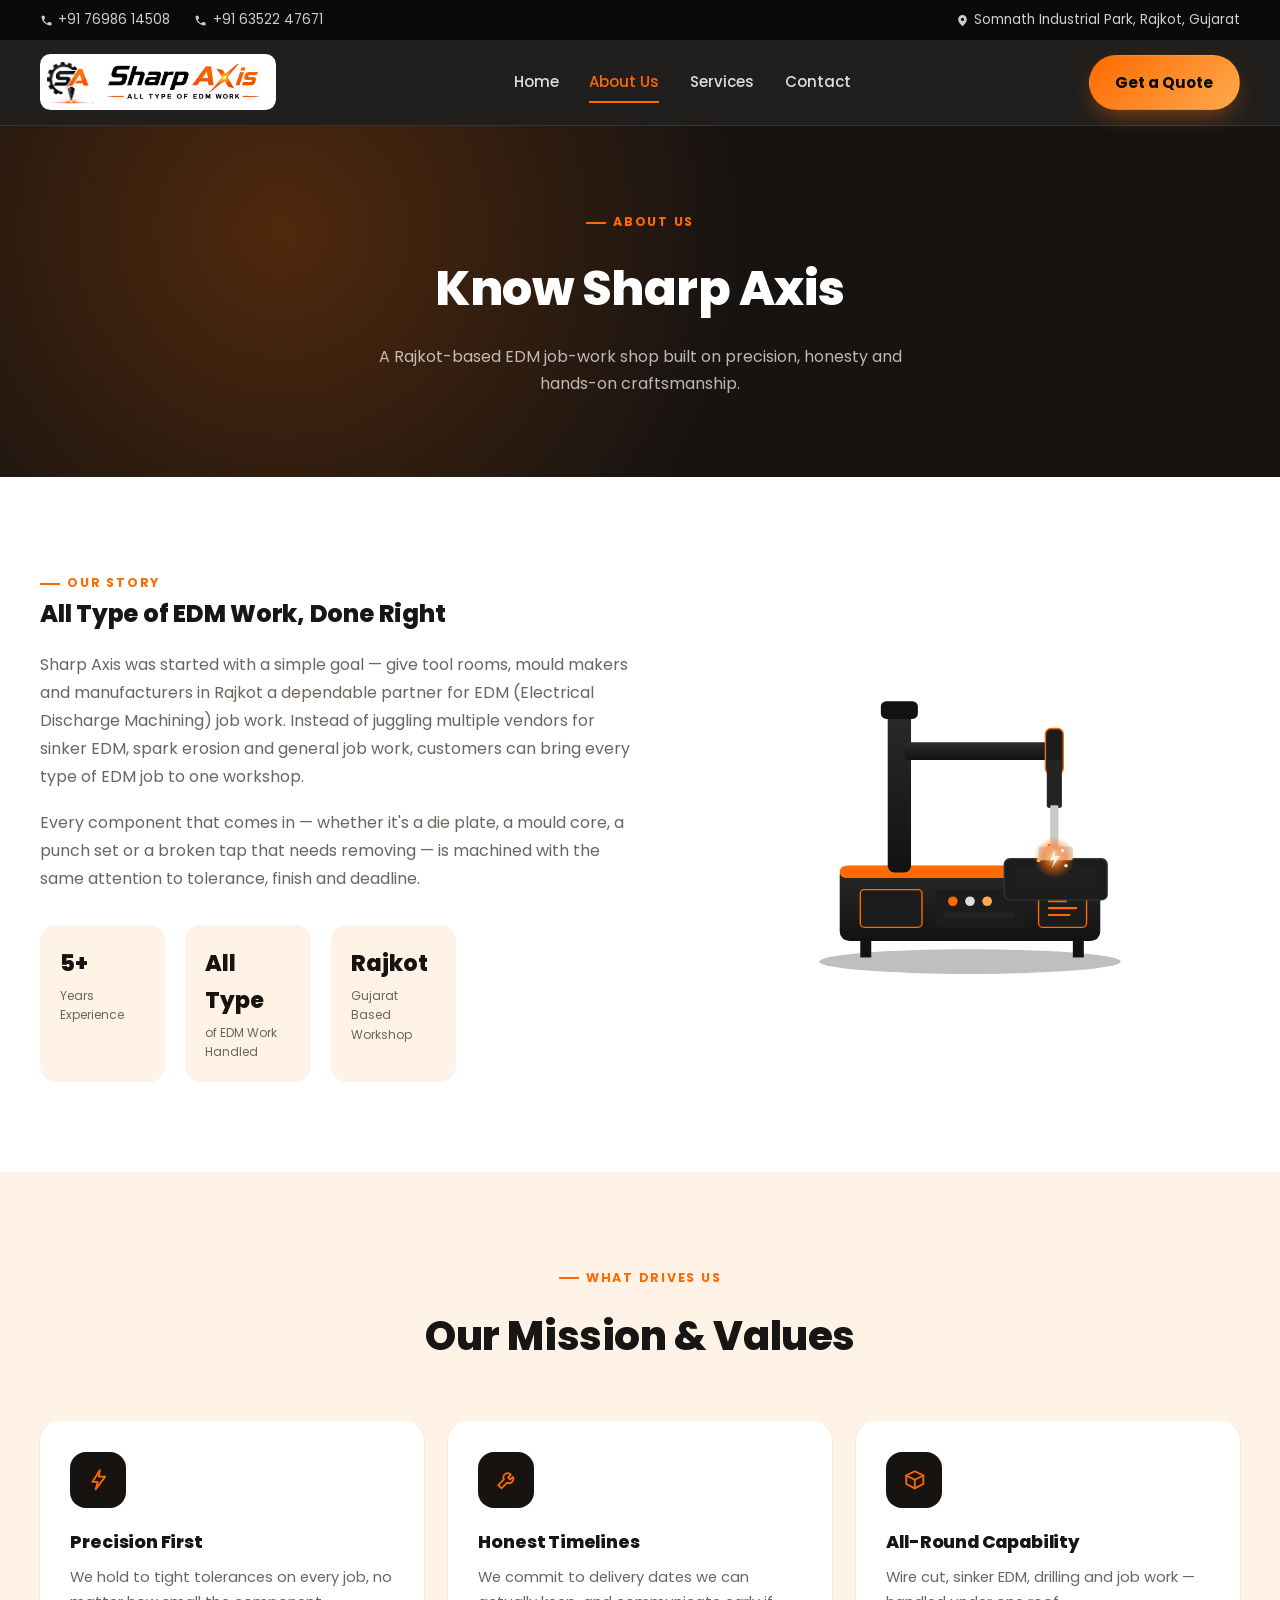
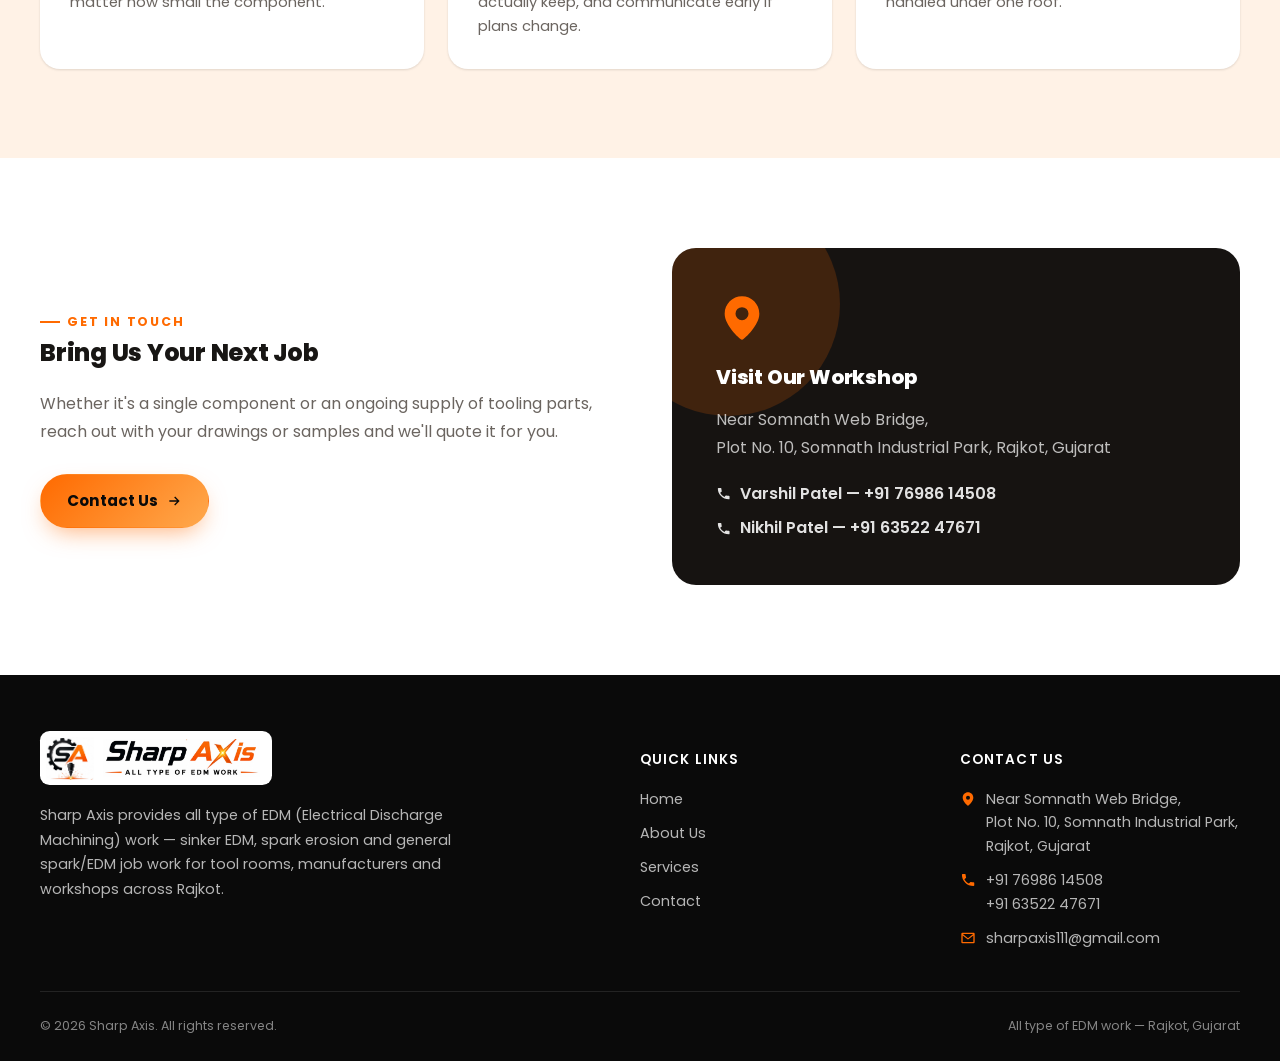
==== about.html @ 2260c655 "Rebrand site from VN Spark to Sharp Axis Update all pages, logo assets, and color palette (orange/bl" ====
<!DOCTYPE html>
<html lang="en">
<head>
<meta charset="utf-8">
<meta name="viewport" content="width=device-width, initial-scale=1">
<title>About Us | Sharp Axis</title>
<meta name="description" content="Sharp Axis, Rajkot — a dependable partner for all type of EDM job work: wire cut, sinker EDM, spark erosion and precision die & mould job work.">
<link rel="icon" type="image/png" href="images/logo-mark.png">
<link rel="preconnect" href="https://fonts.bunny.net">
<link href="https://fonts.bunny.net/css?family=poppins:400,500,600,700,800" rel="stylesheet">
<link rel="stylesheet" href="css/style.css">
</head>
<body>

<div class="topbar">
  <div class="container-page topbar-row">
    <div class="topbar-contacts">
      <a href="tel:+917698614508">
        <svg width="13" height="13" viewBox="0 0 24 24" fill="currentColor"><path d="M6.6 10.8c1.4 2.8 3.8 5.1 6.6 6.6l2.2-2.2c.3-.3.7-.4 1.1-.3 1.2.4 2.5.6 3.8.6.6 0 1.1.5 1.1 1.1V20c0 .6-.5 1.1-1.1 1.1C10.6 21.1 2.9 13.4 2.9 4.1 2.9 3.5 3.4 3 4 3h3.4c.6 0 1.1.5 1.1 1.1 0 1.3.2 2.6.6 3.8.1.4 0 .8-.3 1.1L6.6 10.8z"/></svg>
        +91 76986 14508
      </a>
      <a href="tel:+916352247671">
        <svg width="13" height="13" viewBox="0 0 24 24" fill="currentColor"><path d="M6.6 10.8c1.4 2.8 3.8 5.1 6.6 6.6l2.2-2.2c.3-.3.7-.4 1.1-.3 1.2.4 2.5.6 3.8.6.6 0 1.1.5 1.1 1.1V20c0 .6-.5 1.1-1.1 1.1C10.6 21.1 2.9 13.4 2.9 4.1 2.9 3.5 3.4 3 4 3h3.4c.6 0 1.1.5 1.1 1.1 0 1.3.2 2.6.6 3.8.1.4 0 .8-.3 1.1L6.6 10.8z"/></svg>
        +91 63522 47671
      </a>
    </div>
    <a class="topbar-location" href="https://maps.app.goo.gl/mJrCz8PeDDXnvyiy7" target="_blank" rel="noopener">
      <svg width="13" height="13" viewBox="0 0 24 24" fill="currentColor"><path d="M12 2C7.6 2 4 5.6 4 10c0 5.4 7 11.5 7.3 11.7.2.2.5.3.7.3s.5-.1.7-.3C13 21.5 20 15.4 20 10c0-4.4-3.6-8-8-8zm0 11a3 3 0 110-6 3 3 0 010 6z"/></svg>
      Somnath Industrial Park, Rajkot, Gujarat
    </a>
  </div>
</div>

<header class="site-header">
  <div class="container-page header-row">
    <a class="brand" href="index.html">
      <img src="images/logo-mark.png" alt="Sharp Axis" class="brand-icon">
      <img src="images/logo-wordmark.png" alt="Sharp Axis — All Type of EDM Work" class="brand-wordmark">
    </a>

    <nav class="nav-links" id="navLinks">
      <a href="index.html">Home</a>
      <a href="about.html" class="active">About Us</a>
      <a href="services.html">Services</a>
      <a href="contact.html">Contact</a>
      <a class="btn-brand mobile-cta" href="contact.html">Get a Quote</a>
    </nav>

    <div class="header-actions">
      <a class="btn-brand" href="contact.html">Get a Quote</a>
      <button class="menu-toggle" id="menuToggle" aria-label="Toggle menu" aria-expanded="false" aria-controls="navLinks">
        <svg width="24" height="24" viewBox="0 0 24 24" fill="none" stroke="currentColor" stroke-width="2" stroke-linecap="round"><path d="M4 7h16M4 12h16M4 17h16"/></svg>
      </button>
    </div>
  </div>
</header>

<main>

  <!-- ============ PAGE HEADER ============ -->
  <section class="page-header">
    <div class="container-page">
      <span class="section-eyebrow center">About Us</span>
      <h1>Know Sharp Axis</h1>
      <p>A Rajkot-based EDM job-work shop built on precision, honesty and hands-on craftsmanship.</p>
    </div>
  </section>

  <!-- ============ STORY ============ -->
  <section class="section">
    <div class="container-page about-top-grid">
      <div class="about-copy">
        <span class="section-eyebrow">Our Story</span>
        <h2>All Type of EDM Work, Done Right</h2>
        <p>Sharp Axis was started with a simple goal &mdash; give tool rooms, mould makers and manufacturers in Rajkot a dependable partner for EDM (Electrical Discharge Machining) job work. Instead of juggling multiple vendors for sinker EDM, spark erosion and general job work, customers can bring every type of EDM job to one workshop.</p>
        <p>Every component that comes in &mdash; whether it's a die plate, a mould core, a punch set or a broken tap that needs removing &mdash; is machined with the same attention to tolerance, finish and deadline.</p>

        <div class="about-stats" style="grid-template-columns:repeat(3,1fr);">
          <div class="stat-card"><div class="n">5+</div><div class="l">Years Experience</div></div>
          <div class="stat-card"><div class="n">All Type</div><div class="l">of EDM Work Handled</div></div>
          <div class="stat-card"><div class="n">Rajkot</div><div class="l">Gujarat Based Workshop</div></div>
        </div>
      </div>

      <div class="about-art">
        <img src="images/hero-edm-machine.svg" alt="EDM machine at Sharp Axis workshop">
      </div>
    </div>
  </section>

  <!-- ============ MISSION / VALUES ============ -->
  <section class="section section-mist">
    <div class="container-page">
      <div class="section-head-center">
        <span class="section-eyebrow center">What Drives Us</span>
        <h2>Our Mission &amp; Values</h2>
      </div>

      <div class="grid-cards values-grid">
        <div class="value-card">
          <div class="icon-box" style="background:var(--brand-dark); color:var(--brand);"><svg viewBox="0 0 24 24" fill="none" stroke="currentColor" stroke-width="1.7" stroke-linecap="round" stroke-linejoin="round"><path d="M13 3L6 14h5l-2 7 9-12h-6l1-6z"/></svg></div>
          <h3>Precision First</h3>
          <p>We hold to tight tolerances on every job, no matter how small the component.</p>
        </div>
        <div class="value-card">
          <div class="icon-box" style="background:var(--brand-dark); color:var(--brand);"><svg viewBox="0 0 24 24" fill="none" stroke="currentColor" stroke-width="1.7" stroke-linecap="round" stroke-linejoin="round"><path d="M14.7 6.3a4 4 0 00-5.4 5.4L4 17l3 3 5.3-5.3a4 4 0 005.4-5.4l-2.5 2.5-2-2 2.5-2.5z"/></svg></div>
          <h3>Honest Timelines</h3>
          <p>We commit to delivery dates we can actually keep, and communicate early if plans change.</p>
        </div>
        <div class="value-card">
          <div class="icon-box" style="background:var(--brand-dark); color:var(--brand);"><svg viewBox="0 0 24 24" fill="none" stroke="currentColor" stroke-width="1.7" stroke-linecap="round" stroke-linejoin="round"><path d="M4 8l8-4 8 4-8 4-8-4z"/><path d="M4 8v8l8 4 8-4V8"/><path d="M12 12v8"/></svg></div>
          <h3>All-Round Capability</h3>
          <p>Wire cut, sinker EDM, drilling and job work &mdash; handled under one roof.</p>
        </div>
      </div>
    </div>
  </section>

  <!-- ============ WORKSHOP / LOCATION ============ -->
  <section class="section">
    <div class="container-page workshop-grid">
      <div class="workshop-card" style="order:2;">
        <svg class="icon-circle" viewBox="0 0 24 24" fill="currentColor"><path d="M12 2C7.6 2 4 5.6 4 10c0 5.4 7 11.5 7.3 11.7.2.2.5.3.7.3s.5-.1.7-.3C13 21.5 20 15.4 20 10c0-4.4-3.6-8-8-8zm0 11a3 3 0 110-6 3 3 0 010 6z"/></svg>
        <h3>Visit Our Workshop</h3>
        <p><a href="https://maps.app.goo.gl/mJrCz8PeDDXnvyiy7" target="_blank" rel="noopener" style="color:inherit; text-decoration:none;">Near Somnath Web Bridge,<br>Plot No. 10, Somnath Industrial Park, Rajkot, Gujarat</a></p>
        <div class="phones">
          <a href="tel:+917698614508">
            <svg viewBox="0 0 24 24" fill="currentColor"><path d="M6.6 10.8c1.4 2.8 3.8 5.1 6.6 6.6l2.2-2.2c.3-.3.7-.4 1.1-.3 1.2.4 2.5.6 3.8.6.6 0 1.1.5 1.1 1.1V20c0 .6-.5 1.1-1.1 1.1C10.6 21.1 2.9 13.4 2.9 4.1 2.9 3.5 3.4 3 4 3h3.4c.6 0 1.1.5 1.1 1.1 0 1.3.2 2.6.6 3.8.1.4 0 .8-.3 1.1L6.6 10.8z"/></svg>
            Varshil Patel &mdash; +91 76986 14508
          </a>
          <a href="tel:+916352247671">
            <svg viewBox="0 0 24 24" fill="currentColor"><path d="M6.6 10.8c1.4 2.8 3.8 5.1 6.6 6.6l2.2-2.2c.3-.3.7-.4 1.1-.3 1.2.4 2.5.6 3.8.6.6 0 1.1.5 1.1 1.1V20c0 .6-.5 1.1-1.1 1.1C10.6 21.1 2.9 13.4 2.9 4.1 2.9 3.5 3.4 3 4 3h3.4c.6 0 1.1.5 1.1 1.1 0 1.3.2 2.6.6 3.8.1.4 0 .8-.3 1.1L6.6 10.8z"/></svg>
            Nikhil Patel &mdash; +91 63522 47671
          </a>
        </div>
      </div>

      <div style="order:1;">
        <span class="section-eyebrow">Get In Touch</span>
        <h2>Bring Us Your Next Job</h2>
        <p style="margin-top:1.1rem; color:var(--muted); line-height:1.75;">Whether it's a single component or an ongoing supply of tooling parts, reach out with your drawings or samples and we'll quote it for you.</p>
        <a href="contact.html" class="btn-brand" style="margin-top:1.75rem;">
          Contact Us
          <svg width="16" height="16" viewBox="0 0 24 24" fill="none" stroke="currentColor" stroke-width="2"><path d="M5 12h14M13 6l6 6-6 6"/></svg>
        </a>
      </div>
    </div>
  </section>

</main>

<footer>
  <div class="container-page">
    <div class="footer-grid">
      <div>
        <a class="footer-brand" href="index.html">
          <img src="images/logo-mark.png" alt="Sharp Axis" class="brand-icon">
          <img src="images/logo-wordmark.png" alt="Sharp Axis — All Type of EDM Work" class="brand-wordmark">
        </a>
        <p style="font-size:0.9rem; line-height:1.7; max-width:26rem;">Sharp Axis provides all type of EDM (Electrical Discharge Machining) work &mdash; sinker EDM, spark erosion and general spark/EDM job work for tool rooms, manufacturers and workshops across Rajkot.</p>
      </div>
      <div class="footer-col">
        <h4>Quick Links</h4>
        <ul>
          <li><a href="index.html">Home</a></li>
          <li><a href="about.html">About Us</a></li>
          <li><a href="services.html">Services</a></li>
          <li><a href="contact.html">Contact</a></li>
        </ul>
      </div>
      <div class="footer-col">
        <h4>Contact Us</h4>
        <ul>
          <li class="addr-item">
            <svg viewBox="0 0 24 24" fill="currentColor"><path d="M12 2C7.6 2 4 5.6 4 10c0 5.4 7 11.5 7.3 11.7.2.2.5.3.7.3s.5-.1.7-.3C13 21.5 20 15.4 20 10c0-4.4-3.6-8-8-8zm0 11a3 3 0 110-6 3 3 0 010 6z"/></svg>
            <a href="https://maps.app.goo.gl/mJrCz8PeDDXnvyiy7" target="_blank" rel="noopener">Near Somnath Web Bridge,<br>Plot No. 10, Somnath Industrial Park,<br>Rajkot, Gujarat</a>
          </li>
          <li class="addr-item">
            <svg viewBox="0 0 24 24" fill="currentColor"><path d="M6.6 10.8c1.4 2.8 3.8 5.1 6.6 6.6l2.2-2.2c.3-.3.7-.4 1.1-.3 1.2.4 2.5.6 3.8.6.6 0 1.1.5 1.1 1.1V20c0 .6-.5 1.1-1.1 1.1C10.6 21.1 2.9 13.4 2.9 4.1 2.9 3.5 3.4 3 4 3h3.4c.6 0 1.1.5 1.1 1.1 0 1.3.2 2.6.6 3.8.1.4 0 .8-.3 1.1L6.6 10.8z"/></svg>
            <span>
              <a href="tel:+917698614508">+91 76986 14508</a>
              <a href="tel:+916352247671">+91 63522 47671</a>
            </span>
          </li>
          <li class="addr-item">
            <svg viewBox="0 0 24 24" fill="currentColor"><path d="M2 5.5A1.5 1.5 0 013.5 4h17A1.5 1.5 0 0122 5.5v13a1.5 1.5 0 01-1.5 1.5h-17A1.5 1.5 0 012 18.5v-13zm2.2.5 7.8 6.2L19.8 6H4.2zM20 8.1l-7.4 5.9a1 1 0 01-1.2 0L4 8.1V18h16V8.1z"/></svg>
            <a href="mailto:sharpaxis111@gmail.com">sharpaxis111@gmail.com</a>
          </li>
        </ul>
      </div>
    </div>
    <div class="footer-bottom">
      <p>&copy; <span id="year"></span> Sharp Axis. All rights reserved.</p>
      <p>All type of EDM work &mdash; Rajkot, Gujarat</p>
    </div>
  </div>
</footer>

<script>
  document.getElementById('year').textContent = new Date().getFullYear();
  var toggle = document.getElementById('menuToggle');
  var nav = document.getElementById('navLinks');
  toggle.addEventListener('click', function(){
    var open = nav.classList.toggle('open');
    toggle.setAttribute('aria-expanded', String(open));
  });
</script>
</body>
</html>
---- css/style.css ----
:root{
  --brand-dark:#161311;
  --brand-dark-2:#0a0a0a;
  --brand:#ff6a00;
  --brand-light:#ffa94d;
  --brand-mist:#fff2e6;
  --ink:#181614;
  --muted:#6b6560;
  --line: rgba(20,17,14,0.10);
  --white:#ffffff;
  --shadow-sm: 0 1px 3px rgba(20,17,14,.08), 0 1px 2px rgba(20,17,14,.05);
  --shadow-lg: 0 18px 40px -14px rgba(20,17,14,.22);
  --shadow-xl: 0 26px 55px -14px rgba(20,17,14,.28);
  --r-lg: 1rem;
  --r-xl: 1.5rem;
  --font-sans: 'Poppins', ui-sans-serif, system-ui, sans-serif, 'Apple Color Emoji', 'Segoe UI Emoji', 'Segoe UI Symbol', 'Noto Color Emoji';
}
*,*::before,*::after{ box-sizing:border-box; }
html{ scroll-behavior:smooth; }
@media (prefers-reduced-motion: reduce){ html{ scroll-behavior:auto; } }
body{ margin:0; background:var(--white); color:var(--ink); font-family:var(--font-sans); line-height:1.65; -webkit-font-smoothing:antialiased; overflow-x:hidden; }
img,svg{ display:block; max-width:100%; }
a{ color:inherit; }
h1,h2,h3{ font-family:var(--font-sans); font-weight:800; letter-spacing:-0.01em; margin:0; text-wrap:balance; }
p{ margin:0; }
::selection{ background:var(--brand); color:#1a0d00; }

.container-page{ max-width:80rem; margin-inline:auto; padding-inline:clamp(1.25rem,4vw,2.5rem); }
.text-brand{ color:var(--brand); }
.section{ padding-block:clamp(3.5rem,7vw,6rem); }
.section-mist{ background:var(--brand-mist); }

.section-eyebrow{
  display:inline-flex; align-items:center; gap:0.6em;
  font-size:0.78rem; font-weight:700; letter-spacing:0.14em; text-transform:uppercase; color:var(--brand);
}
.section-eyebrow::before{ content:""; width:1.6em; height:2px; background:var(--brand); display:inline-block; }
.section-eyebrow.center{ justify-content:center; }

.section-head-center{ max-width:38rem; margin-inline:auto; text-align:center; margin-bottom:3.25rem; }
.section-head-center h2{ margin-top:0.9rem; font-size:clamp(1.9rem,3.2vw,2.5rem); }
.section-head-center p{ margin-top:1rem; color:var(--muted); font-size:1.02rem; }

/* ---------- buttons ---------- */
.btn-brand, .btn-outline, .btn-outline-light{
  display:inline-flex; align-items:center; gap:0.55em; justify-content:center;
  font-family:var(--font-sans); font-weight:700; font-size:0.95rem;
  padding:0.85rem 1.6rem; border-radius:999px; text-decoration:none; white-space:nowrap;
  border:1.5px solid transparent; cursor:pointer;
  transition: transform .15s ease, box-shadow .15s ease, background-color .15s ease, border-color .15s ease, color .15s ease;
}
.btn-brand{ background-image: linear-gradient(135deg, var(--brand), var(--brand-light)); color:var(--brand-dark-2); box-shadow: 0 10px 25px -8px rgba(255,106,0,.55); }
.btn-brand:hover{ transform:translateY(-2px); box-shadow: 0 14px 30px -8px rgba(255,106,0,.65); }
.btn-outline{ border-color:var(--line); color:var(--ink); background:var(--white); }
.btn-outline:hover{ border-color:var(--brand); color:#b4460c; transform:translateY(-2px); }
.btn-outline-light{ border-color:rgba(255,255,255,.4); color:#fff; background:transparent; }
.btn-outline-light:hover{ border-color:var(--brand); background:rgba(255,255,255,.06); transform:translateY(-2px); }
.btn-brand:focus-visible, .btn-outline:focus-visible, .btn-outline-light:focus-visible{ outline:2px solid var(--brand); outline-offset:2px; }

/* ---------- top bar ---------- */
.topbar{ background:var(--brand-dark-2); color:rgba(255,255,255,.8); font-size:0.85rem; }
.topbar-row{ display:flex; align-items:center; justify-content:space-between; padding-block:0.55rem; gap:1rem; flex-wrap:wrap; }
.topbar-contacts{ display:flex; align-items:center; gap:1.5rem; }
.topbar a{ text-decoration:none; display:inline-flex; align-items:center; gap:0.4em; color:inherit; transition:color .15s ease; }
.topbar a:hover{ color:var(--brand); }
.topbar-location{ display:inline-flex; align-items:center; gap:0.4em; }
@media (max-width:640px){ .topbar-location{ display:none; } }

/* ---------- header ---------- */
.site-header{ position:sticky; top:0; z-index:50; background:color-mix(in srgb, var(--brand-dark) 95%, transparent); backdrop-filter:blur(8px); border-bottom:1px solid rgba(255,255,255,.1); }
.header-row{ display:flex; align-items:center; justify-content:space-between; padding-block:0.9rem; gap:1rem; }
.brand{
  display:flex; align-items:center; gap:0.6rem; text-decoration:none; color:#fff;
  background:#fff; border-radius:0.65rem; padding:0.4rem 0.85rem 0.4rem 0.4rem;
}
.brand-icon{ height:2.7rem; width:auto; display:block; }
.brand-wordmark{ height:2.35rem; width:auto; display:block; }

.nav-links{ display:flex; align-items:center; gap:clamp(1.1rem,2.4vw,2rem); }
.nav-links a{ text-decoration:none; font-size:0.94rem; font-weight:500; color:rgba(255,255,255,.85); position:relative; padding-block:0.3rem; transition:color .15s ease; }
.nav-links a.active, .nav-links a:hover{ color:var(--brand); }
.nav-links a.active::after{ content:""; position:absolute; left:0; right:0; bottom:-3px; height:2px; background:var(--brand); }
.header-actions{ display:flex; align-items:center; gap:1rem; }

.menu-toggle{ display:none; background:none; border:none; color:#fff; padding:0.5rem; cursor:pointer; }
.menu-toggle:focus-visible{ outline:2px solid var(--brand); outline-offset:2px; }

@media (max-width:860px){
  .nav-links{ display:none; }
  .menu-toggle{ display:inline-flex; }
  .header-actions .btn-brand{ display:none; }
  .nav-links.open{
    display:flex; flex-direction:column; align-items:flex-start; gap:0;
    position:absolute; top:100%; left:0; right:0;
    background:var(--brand-dark); border-bottom:1px solid rgba(255,255,255,.1);
    padding:0.5rem clamp(1.25rem,4vw,2.5rem) 1rem;
  }
  .nav-links.open a{ width:100%; padding-block:0.7rem; border-bottom:1px solid rgba(255,255,255,.08); }
  .nav-links.open .mobile-cta{ display:inline-flex; margin-top:0.85rem; }
}
.mobile-cta{ display:none; }

/* ---------- page header (inner pages) ---------- */
.page-header{ position:relative; background:var(--brand-dark); color:#fff; overflow:hidden; padding-block:clamp(3rem,7vw,5rem); text-align:center; }
.page-header::before{ content:""; position:absolute; inset:0; background-image: radial-gradient(circle at 22% 30%, rgba(255,106,0,.25), transparent 45%); pointer-events:none; }
.page-header .container-page{ position:relative; }
.page-header h1{ margin-top:1rem; font-size:clamp(2.1rem,4.5vw,3rem); }
.page-header p{ margin-top:1rem; color:rgba(255,255,255,.7); max-width:34rem; margin-inline:auto; }

/* ---------- hero (home) ---------- */
.hero{ position:relative; background:var(--brand-dark); color:#fff; overflow:hidden; }
.hero::before{
  content:""; position:absolute; inset:0;
  background-image: radial-gradient(circle at 18% 20%, rgba(255,106,0,.25), transparent 45%), radial-gradient(circle at 85% 75%, rgba(255,106,0,.16), transparent 42%);
  pointer-events:none;
}
.hero-grid{ position:relative; display:grid; grid-template-columns:1.1fr 0.9fr; gap:clamp(2rem,5vw,4rem); align-items:center; padding-block:clamp(3.25rem,8vw,6rem); }
@media (max-width:940px){ .hero-grid{ grid-template-columns:1fr; } }
.hero h1{ margin-top:1rem; font-size:clamp(2.3rem,5vw,3.4rem); line-height:1.15; }
.hero-lede{ margin-top:1.25rem; font-size:1.08rem; color:rgba(255,255,255,.72); max-width:32rem; }
.hero-ctas{ display:flex; flex-wrap:wrap; gap:1rem; margin-top:2rem; }
.hero-stats{ display:grid; grid-template-columns:repeat(4,auto); gap:clamp(1.25rem,3.5vw,2rem); margin-top:2.75rem; max-width:36rem; }
.hero-stats .stat-num{ font-family:var(--font-sans); font-weight:800; font-size:1.5rem; color:var(--brand); }
.hero-stats .stat-label{ margin-top:0.3rem; font-size:0.75rem; color:rgba(255,255,255,.6); }
@media (max-width:560px){ .hero-stats{ grid-template-columns:repeat(2,1fr); gap:1.25rem; } }
.hero-art img{ width:100%; max-width:32rem; margin-inline:auto; filter:drop-shadow(0 25px 40px rgba(0,0,0,.35)); }

@keyframes spark-flicker{ 0%,100%{ opacity:1; filter:drop-shadow(0 0 6px rgba(255,169,77,.9)); } 45%{ opacity:.55; filter:drop-shadow(0 0 2px rgba(255,169,77,.4)); } 60%{ opacity:1; filter:drop-shadow(0 0 10px rgba(255,169,77,1)); } }
@keyframes spark-pop{ 0%{ transform:scale(.4) translateY(4px); opacity:0; } 35%{ opacity:1; } 100%{ transform:scale(1.15) translateY(-10px); opacity:0; } }
@media (prefers-reduced-motion: reduce){ .hero-art img{ animation:none !important; } }

/* ---------- generic cards / grids ---------- */
.grid-cards{ display:grid; gap:1.5rem; }
.services-grid{ grid-template-columns:repeat(auto-fit,minmax(260px,1fr)); }
.gallery-grid{ grid-template-columns:repeat(auto-fit,minmax(200px,1fr)); }
.values-grid{ grid-template-columns:repeat(auto-fit,minmax(240px,1fr)); }

.icon-box{ width:3.5rem; height:3.5rem; border-radius:var(--r-lg); background:var(--brand-mist); color:var(--brand-dark); display:flex; align-items:center; justify-content:center; transition:background-color .2s ease, color .2s ease; flex-shrink:0; }
.icon-box svg{ width:1.6rem; height:1.6rem; }

.service-card{
  padding:1.75rem; border-radius:1.25rem; border:1px solid var(--line); background:var(--white);
  box-shadow:var(--shadow-sm); transition: box-shadow .2s ease, border-color .2s ease, transform .2s ease;
}
.service-card:hover{ box-shadow:var(--shadow-xl); border-color: color-mix(in oklab, var(--brand) 40%, var(--line)); transform:translateY(-3px); }
.service-card:hover .icon-box{ background:var(--brand); color:#fff; }
.service-card h3{ margin-top:1.25rem; font-size:1.1rem; }
.service-card p{ margin-top:0.5rem; font-size:0.92rem; color:var(--muted); }

.gallery-card{ border-radius:1.25rem; overflow:hidden; border:1px solid var(--line); background:var(--white); box-shadow:var(--shadow-sm); transition: box-shadow .2s ease, transform .2s ease; }
.gallery-card:hover{ box-shadow:var(--shadow-lg); transform:translateY(-3px); }
.gallery-card .thumb{ padding:1.5rem; background:#fff; }
.gallery-card .thumb img{ width:100%; height:9rem; object-fit:contain; }
.gallery-card .cap{ padding:0.85rem 1.25rem; border-top:1px solid var(--line); font-weight:600; font-size:0.9rem; }

.value-card{ padding:1.9rem; border-radius:1.25rem; background:var(--white); box-shadow:var(--shadow-sm); }
.value-card h3{ margin-top:1.25rem; font-size:1.1rem; }
.value-card p{ margin-top:0.55rem; font-size:0.92rem; color:var(--muted); }

/* ---------- services (full rows) ---------- */
.service-rows{ display:flex; flex-direction:column; gap:1.5rem; margin-top:3rem; }
.service-row{
  display:grid; grid-template-columns:auto 1fr 1.2fr; gap:clamp(1.25rem,3vw,2.5rem); align-items:center;
  padding:2rem; border-radius:1.5rem; border:1px solid var(--line);
  transition: box-shadow .2s ease, transform .2s ease;
}
.service-row.mist{ background:var(--brand-mist); border-color:transparent; }
.service-row:hover{ box-shadow:var(--shadow-lg); transform:translateY(-2px); }
.service-row .icon-box{ background:var(--brand-dark); color:var(--brand); width:4.5rem; height:4.5rem; }
.service-row .icon-box svg{ width:2rem; height:2rem; }
.service-row .tag{ font-size:0.72rem; font-weight:800; letter-spacing:0.14em; text-transform:uppercase; color:#b4460c; }
.service-row h3{ margin-top:0.3rem; font-size:1.3rem; }
.service-row .desc{ margin-top:0.5rem; color:var(--muted); }
.service-row .details{ list-style:none; margin:0; padding:0; display:grid; gap:0.6rem; }
.service-row .details li{ display:flex; gap:0.6rem; font-size:0.92rem; color:var(--muted); }
.service-row .details svg{ width:1rem; height:1rem; flex-shrink:0; margin-top:0.2rem; color:var(--brand); }
@media (max-width:820px){ .service-row{ grid-template-columns:1fr; text-align:left; } }

/* ---------- about ---------- */
.about-top-grid{ display:grid; grid-template-columns:1.05fr 0.95fr; gap:clamp(2rem,5vw,4rem); align-items:center; }
@media (max-width:940px){ .about-top-grid{ grid-template-columns:1fr; } }
.about-copy p{ margin-top:1.1rem; color:var(--muted); line-height:1.75; }
.about-stats{ display:grid; grid-template-columns:repeat(2,1fr); gap:1.25rem; margin-top:2rem; max-width:26rem; }
.about-stats .stat-card{ padding:1.25rem; border-radius:var(--r-lg); background:var(--brand-mist); }
.about-stats .stat-card .n{ font-size:1.4rem; font-weight:800; color:var(--brand-dark); }
.about-stats .stat-card .l{ font-size:0.75rem; color:var(--muted); margin-top:0.25rem; }
.about-art img{ max-width:24rem; margin-inline:auto; }

.workshop-grid{ display:grid; grid-template-columns:1fr 1fr; gap:clamp(2rem,5vw,4rem); align-items:center; }
@media (max-width:940px){ .workshop-grid{ grid-template-columns:1fr; order:2; } }
.workshop-card{
  position:relative; overflow:hidden; border-radius:1.5rem; background:var(--brand-dark); color:#fff; padding:clamp(1.75rem,4vw,2.75rem);
}
.workshop-card::before{ content:""; position:absolute; left:-3.5rem; top:-3.5rem; width:14rem; height:14rem; border-radius:50%; background:rgba(255,106,0,.18); }
.workshop-card .icon-circle{ position:relative; width:3.25rem; height:3.25rem; color:var(--brand); }
.workshop-card h3{ position:relative; margin-top:1.1rem; font-size:1.25rem; }
.workshop-card p{ position:relative; margin-top:0.75rem; color:rgba(255,255,255,.72); line-height:1.7; }
.workshop-card .phones{ position:relative; margin-top:1.25rem; display:flex; flex-direction:column; gap:0.5rem; }
.workshop-card .phones a{ display:inline-flex; align-items:center; gap:0.55em; text-decoration:none; color:rgba(255,255,255,.88); font-weight:600; transition:color .15s ease, gap .15s ease; }
.workshop-card .phones a:hover{ color:var(--brand); gap:0.75em; }
.workshop-card .phones a svg{ width:0.95rem; height:0.95rem; }

/* ---------- why choose us ---------- */
.why-grid{ display:grid; grid-template-columns:1fr 1fr; gap:clamp(2rem,5vw,4rem); align-items:center; }
@media (max-width:940px){ .why-grid{ grid-template-columns:1fr; } }
.why-copy p{ margin-top:1.1rem; color:var(--muted); line-height:1.75; }
.why-list{ list-style:none; margin:2rem 0 0; padding:0; display:grid; gap:1.2rem; }
.why-list li{ display:flex; align-items:flex-start; gap:0.85rem; }
.why-list .check{ width:1.6rem; height:1.6rem; border-radius:50%; background:var(--brand); color:#fff; display:flex; align-items:center; justify-content:center; flex-shrink:0; margin-top:0.1rem; }
.why-list .check svg{ width:0.9rem; height:0.9rem; }
.why-list span{ color:var(--ink); }
.why-panel{ position:relative; overflow:hidden; border-radius:1.5rem; background:var(--brand-dark); color:#fff; padding:clamp(2rem,4vw,2.75rem); }
.why-panel::before{ content:""; position:absolute; right:-3.5rem; bottom:-3.5rem; width:14rem; height:14rem; border-radius:50%; background:rgba(255,106,0,.18); }
.why-panel svg{ position:relative; width:3rem; height:3rem; color:var(--brand); }
.why-panel .quote{ position:relative; margin-top:1.4rem; font-size:1.25rem; font-weight:700; line-height:1.5; }
.why-panel .sub{ position:relative; margin-top:1rem; color:rgba(255,255,255,.55); font-size:0.9rem; }

/* ---------- contact ---------- */
.contact-grid-new{ display:grid; grid-template-columns:0.85fr 1.15fr; gap:clamp(2rem,5vw,3rem); }
@media (max-width:900px){ .contact-grid-new{ grid-template-columns:1fr; } }
.contact-stack{ display:flex; flex-direction:column; gap:1.25rem; }
.info-card{ padding:1.75rem; border-radius:1.25rem; background:var(--brand-mist); }
.info-card.dark{ background:var(--brand-dark); color:#fff; }
.info-card h3{ margin-top:1rem; font-size:1.05rem; }
.info-card p{ margin-top:0.5rem; font-size:0.9rem; color:var(--muted); line-height:1.6; }
.info-card.dark p{ color:rgba(255,255,255,.72); }
.info-card a.phone{ display:block; margin-top:0.5rem; font-size:0.92rem; text-decoration:none; color:var(--muted); transition:color .15s ease; }
.info-card a.phone:hover{ color:#b4460c; }

.enquiry-form{ margin-top:1.75rem; display:flex; flex-direction:column; gap:1.1rem; }
.enquiry-form .form-row{ display:grid; grid-template-columns:1fr 1fr; gap:1.1rem; }
@media (max-width:520px){ .enquiry-form .form-row{ grid-template-columns:1fr; } }
.enquiry-form .field{ display:flex; flex-direction:column; gap:0.4rem; }
.enquiry-form label{ font-size:0.82rem; font-weight:600; color:var(--ink); }
.enquiry-form input, .enquiry-form textarea{
  font-family:var(--font-sans); font-size:0.95rem; padding:0.75rem 0.9rem;
  border:1.5px solid var(--line); border-radius:0.65rem; background:var(--white); color:var(--ink);
  transition:border-color .15s ease, box-shadow .15s ease;
}
.enquiry-form input:focus, .enquiry-form textarea:focus{
  outline:none; border-color:var(--brand); box-shadow:0 0 0 3px color-mix(in oklab, var(--brand) 20%, transparent);
}
.enquiry-form textarea{ resize:vertical; min-height:6rem; }
.enquiry-form input:invalid:not(:placeholder-shown){ border-color:#d9534f; }

.contact-panel{ padding:clamp(1.75rem,4vw,2.5rem); border-radius:1.5rem; border:1px solid var(--line); box-shadow:var(--shadow-sm); }
.contact-panel h2{ font-size:1.6rem; }
.contact-panel > p{ margin-top:0.6rem; color:var(--muted); font-size:0.95rem; }
.quick-actions{ display:grid; gap:1rem; margin-top:2rem; }
.quick-action{
  display:flex; align-items:center; justify-content:space-between; gap:1rem;
  padding:1.1rem 1.4rem; border-radius:var(--r-lg); border:1px solid var(--line); text-decoration:none; color:var(--ink);
  font-weight:700; transition:border-color .15s ease, background-color .15s ease, transform .15s ease;
}
.quick-action:hover{ border-color:var(--brand); transform:translateX(3px); background:var(--brand-mist); }
.quick-action:focus-visible{ outline:2px solid var(--brand); outline-offset:2px; }
.quick-action .left{ display:flex; align-items:center; gap:0.85rem; }
.quick-action .left .icon-box{ width:2.6rem; height:2.6rem; }
.quick-action .left .icon-box svg{ width:1.2rem; height:1.2rem; }
.quick-action.primary{ background-image:linear-gradient(135deg, var(--brand), var(--brand-light)); color:var(--brand-dark-2); border-color:transparent; }
.quick-action.primary .icon-box{ background:rgba(0,0,0,.12); color:var(--brand-dark-2); }
.quick-action .arrow{ font-family:var(--font-sans); }

/* ---------- CTA banner ---------- */
.cta-banner{
  position:relative; overflow:hidden; border-radius:1.5rem;
  background: linear-gradient(120deg, var(--brand-dark), var(--brand-dark-2));
  padding:clamp(2.5rem,6vw,4rem) clamp(1.75rem,5vw,4rem); text-align:center; color:#fff;
}
.cta-banner::before{ content:""; position:absolute; inset:0; background-image: radial-gradient(circle at 18% 40%, rgba(255,106,0,.3), transparent 45%); pointer-events:none; }
.cta-banner h2{ position:relative; font-size:clamp(1.6rem,3vw,2.2rem); }
.cta-banner p{ position:relative; margin-top:0.9rem; color:rgba(255,255,255,.72); }
.cta-actions{ position:relative; margin-top:1.75rem; display:flex; flex-wrap:wrap; justify-content:center; gap:1rem; }

/* ---------- footer ---------- */
footer{ background:var(--brand-dark-2); color:rgba(255,255,255,.7); padding-block:3.5rem 1.5rem; margin-top:0; }
.footer-grid{ display:grid; grid-template-columns:2fr 1fr 1fr; gap:2.5rem; }
@media (max-width:820px){ .footer-grid{ grid-template-columns:1fr; } }
.footer-brand{
  display:flex; align-items:center; gap:0.55rem; text-decoration:none; margin-bottom:1.1rem;
  background:#fff; border-radius:0.6rem; padding:0.35rem 0.75rem 0.35rem 0.35rem; width:fit-content;
}
.footer-col h4{ color:#fff; font-weight:600; font-size:0.85rem; text-transform:uppercase; letter-spacing:0.08em; margin-bottom:1rem; }
.footer-col ul{ list-style:none; margin:0; padding:0; display:grid; gap:0.65rem; font-size:0.9rem; }
.footer-col ul li a{ text-decoration:none; color:rgba(255,255,255,.7); transition:color .15s ease; }
.footer-col ul li a:hover{ color:var(--brand); }
.footer-col .addr-item{ display:flex; gap:0.6rem; align-items:flex-start; }
.footer-col .addr-item svg{ width:1rem; height:1rem; margin-top:0.2rem; color:var(--brand); flex-shrink:0; }
.footer-col .addr-item a{ display:block; text-decoration:none; color:rgba(255,255,255,.7); transition:color .15s ease; }
.footer-col .addr-item a:hover{ color:var(--brand); }
.footer-bottom{ margin-top:2.5rem; padding-top:1.5rem; border-top:1px solid rgba(255,255,255,.1); display:flex; flex-wrap:wrap; justify-content:space-between; gap:0.75rem; font-size:0.78rem; color:rgba(255,255,255,.5); }
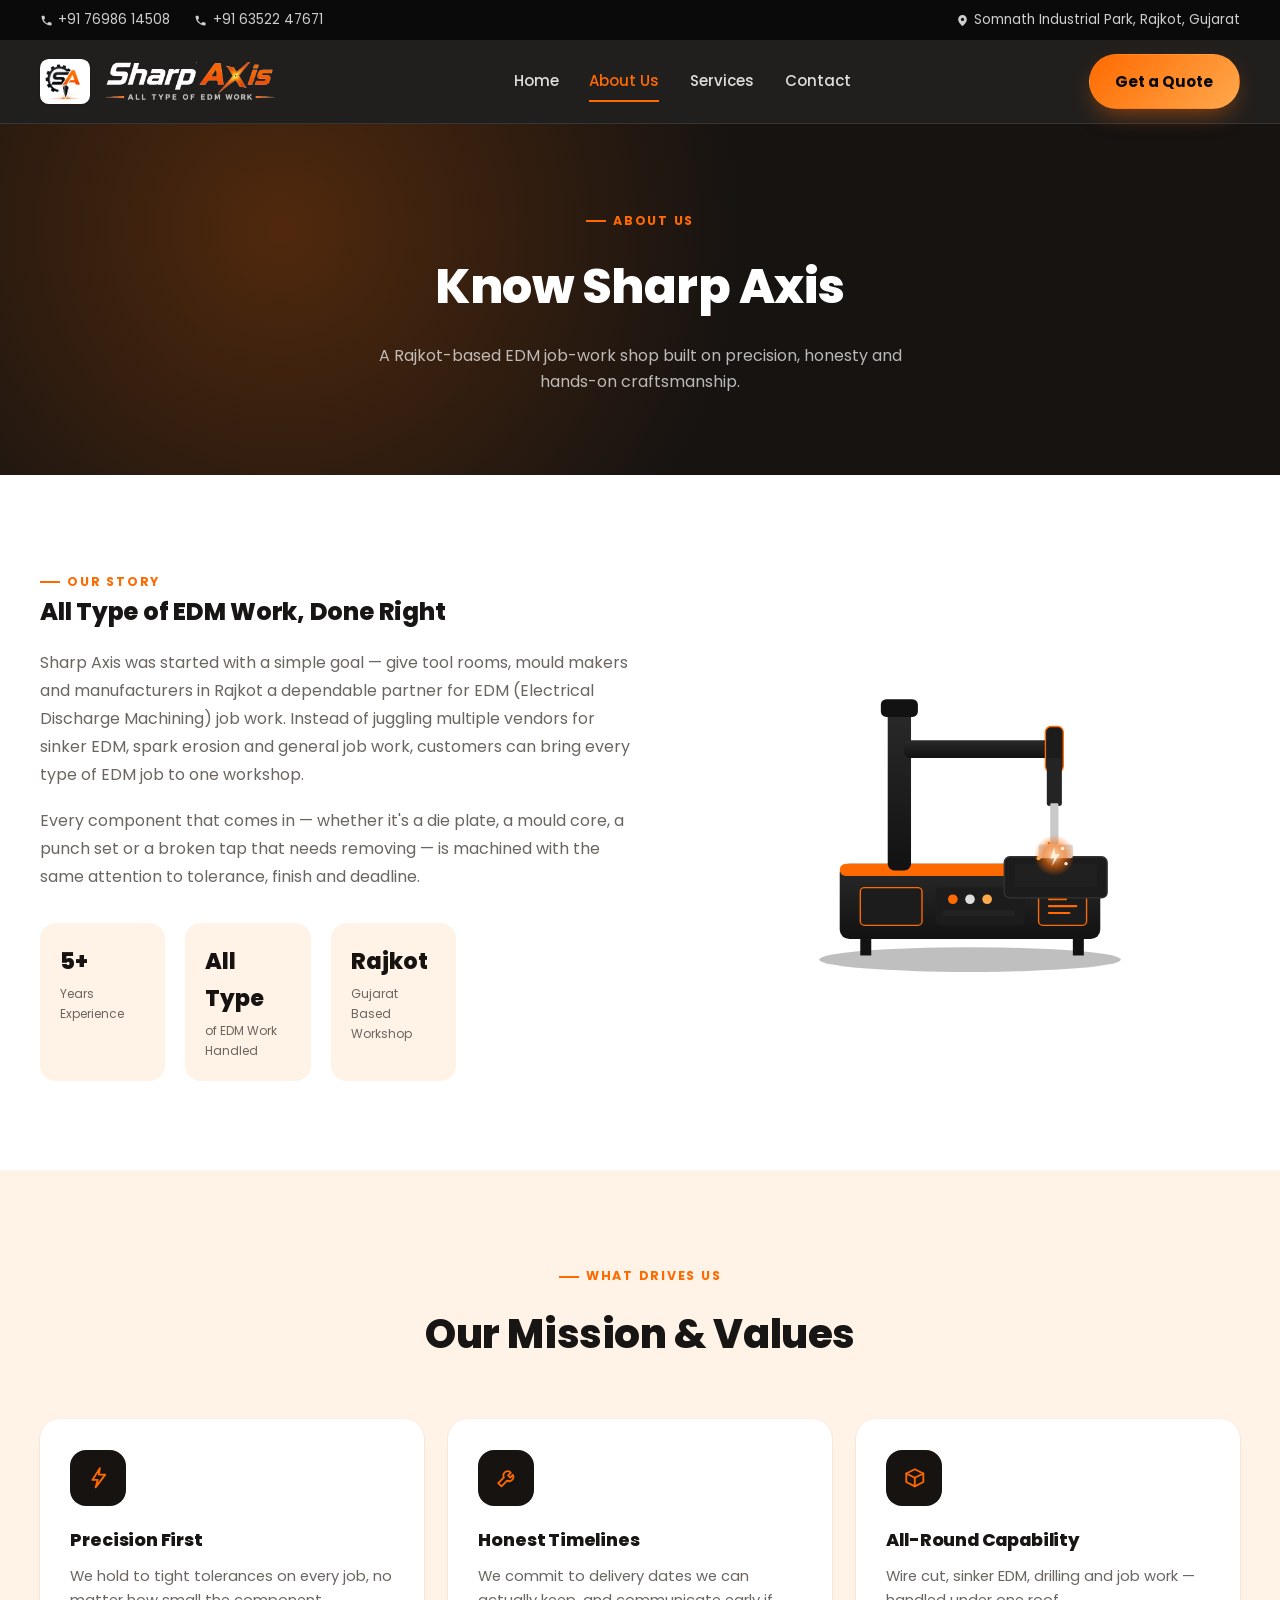
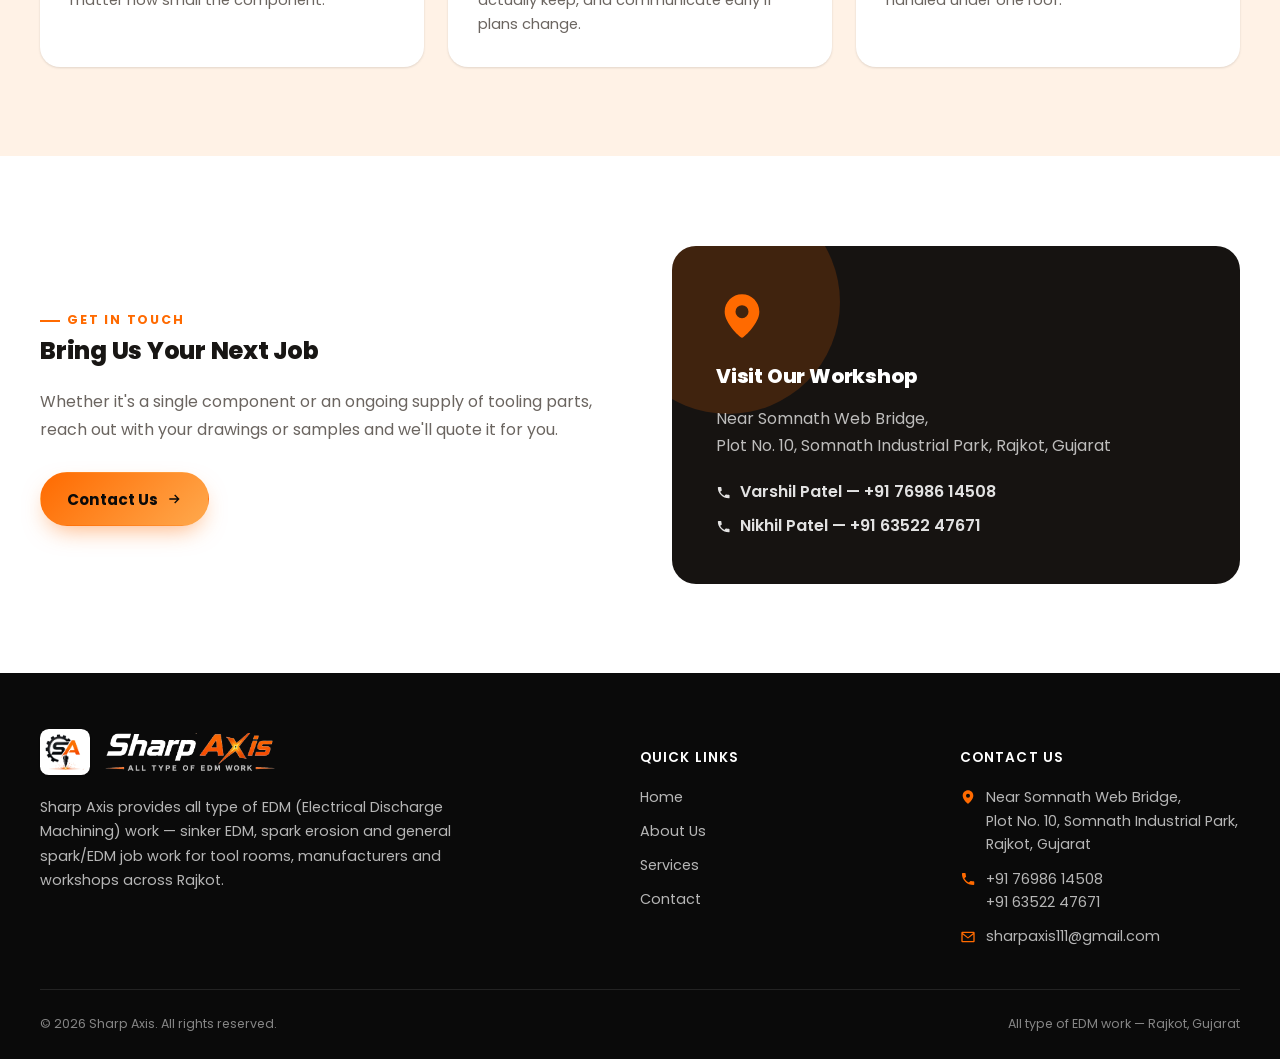
==== commit a2bac0b6: "Use actual logo artwork in header/footer brand and resize Replace CSS-styled brand text with the rea" ====
--- a/about.html
+++ b/about.html
@@ -5,7 +5,7 @@
 <meta name="viewport" content="width=device-width, initial-scale=1">
 <title>About Us | Sharp Axis</title>
 <meta name="description" content="Sharp Axis, Rajkot — a dependable partner for all type of EDM job work: wire cut, sinker EDM, spark erosion and precision die & mould job work.">
-<link rel="icon" type="image/png" href="images/logo-mark.png">
+<link rel="icon" type="image/png" href="images/logo-icon.png">
 <link rel="preconnect" href="https://fonts.bunny.net">
 <link href="https://fonts.bunny.net/css?family=poppins:400,500,600,700,800" rel="stylesheet">
 <link rel="stylesheet" href="css/style.css">
@@ -34,8 +34,8 @@
 <header class="site-header">
   <div class="container-page header-row">
     <a class="brand" href="index.html">
-      <img src="images/logo-mark.png" alt="Sharp Axis" class="brand-icon">
-      <img src="images/logo-wordmark.png" alt="Sharp Axis — All Type of EDM Work" class="brand-wordmark">
+      <img src="images/logo-icon.png" alt="" class="brand-icon">
+      <img src="images/logo-wordmark.png" alt="Sharp Axis - All Type of EDM Work" class="brand-wordmark">
     </a>
 
     <nav class="nav-links" id="navLinks">
@@ -154,8 +154,8 @@
     <div class="footer-grid">
       <div>
         <a class="footer-brand" href="index.html">
-          <img src="images/logo-mark.png" alt="Sharp Axis" class="brand-icon">
-          <img src="images/logo-wordmark.png" alt="Sharp Axis — All Type of EDM Work" class="brand-wordmark">
+          <img src="images/logo-icon.png" alt="" class="brand-icon">
+          <img src="images/logo-wordmark.png" alt="Sharp Axis - All Type of EDM Work" class="brand-wordmark">
         </a>
         <p style="font-size:0.9rem; line-height:1.7; max-width:26rem;">Sharp Axis provides all type of EDM (Electrical Discharge Machining) work &mdash; sinker EDM, spark erosion and general spark/EDM job work for tool rooms, manufacturers and workshops across Rajkot.</p>
       </div>
--- a/css/style.css
+++ b/css/style.css
@@ -70,11 +70,10 @@
 .site-header{ position:sticky; top:0; z-index:50; background:color-mix(in srgb, var(--brand-dark) 95%, transparent); backdrop-filter:blur(8px); border-bottom:1px solid rgba(255,255,255,.1); }
 .header-row{ display:flex; align-items:center; justify-content:space-between; padding-block:0.9rem; gap:1rem; }
 .brand{
-  display:flex; align-items:center; gap:0.6rem; text-decoration:none; color:#fff;
-  background:#fff; border-radius:0.65rem; padding:0.4rem 0.85rem 0.4rem 0.4rem;
-}
-.brand-icon{ height:2.7rem; width:auto; display:block; }
-.brand-wordmark{ height:2.35rem; width:auto; display:block; }
+  display:flex; align-items:center; gap:0.85rem; text-decoration:none; color:#fff;
+}
+.brand-icon{ height:2.85rem; width:auto; display:block; background:#fff; border-radius:0.55rem; padding:0.3rem; box-shadow:var(--shadow-sm); }
+.brand-wordmark{ height:2.45rem; width:auto; display:block; }
 
 .nav-links{ display:flex; align-items:center; gap:clamp(1.1rem,2.4vw,2rem); }
 .nav-links a{ text-decoration:none; font-size:0.94rem; font-weight:500; color:rgba(255,255,255,.85); position:relative; padding-block:0.3rem; transition:color .15s ease; }
@@ -277,8 +276,7 @@
 .footer-grid{ display:grid; grid-template-columns:2fr 1fr 1fr; gap:2.5rem; }
 @media (max-width:820px){ .footer-grid{ grid-template-columns:1fr; } }
 .footer-brand{
-  display:flex; align-items:center; gap:0.55rem; text-decoration:none; margin-bottom:1.1rem;
-  background:#fff; border-radius:0.6rem; padding:0.35rem 0.75rem 0.35rem 0.35rem; width:fit-content;
+  display:flex; align-items:center; gap:0.85rem; text-decoration:none; margin-bottom:1.25rem;
 }
 .footer-col h4{ color:#fff; font-weight:600; font-size:0.85rem; text-transform:uppercase; letter-spacing:0.08em; margin-bottom:1rem; }
 .footer-col ul{ list-style:none; margin:0; padding:0; display:grid; gap:0.65rem; font-size:0.9rem; }
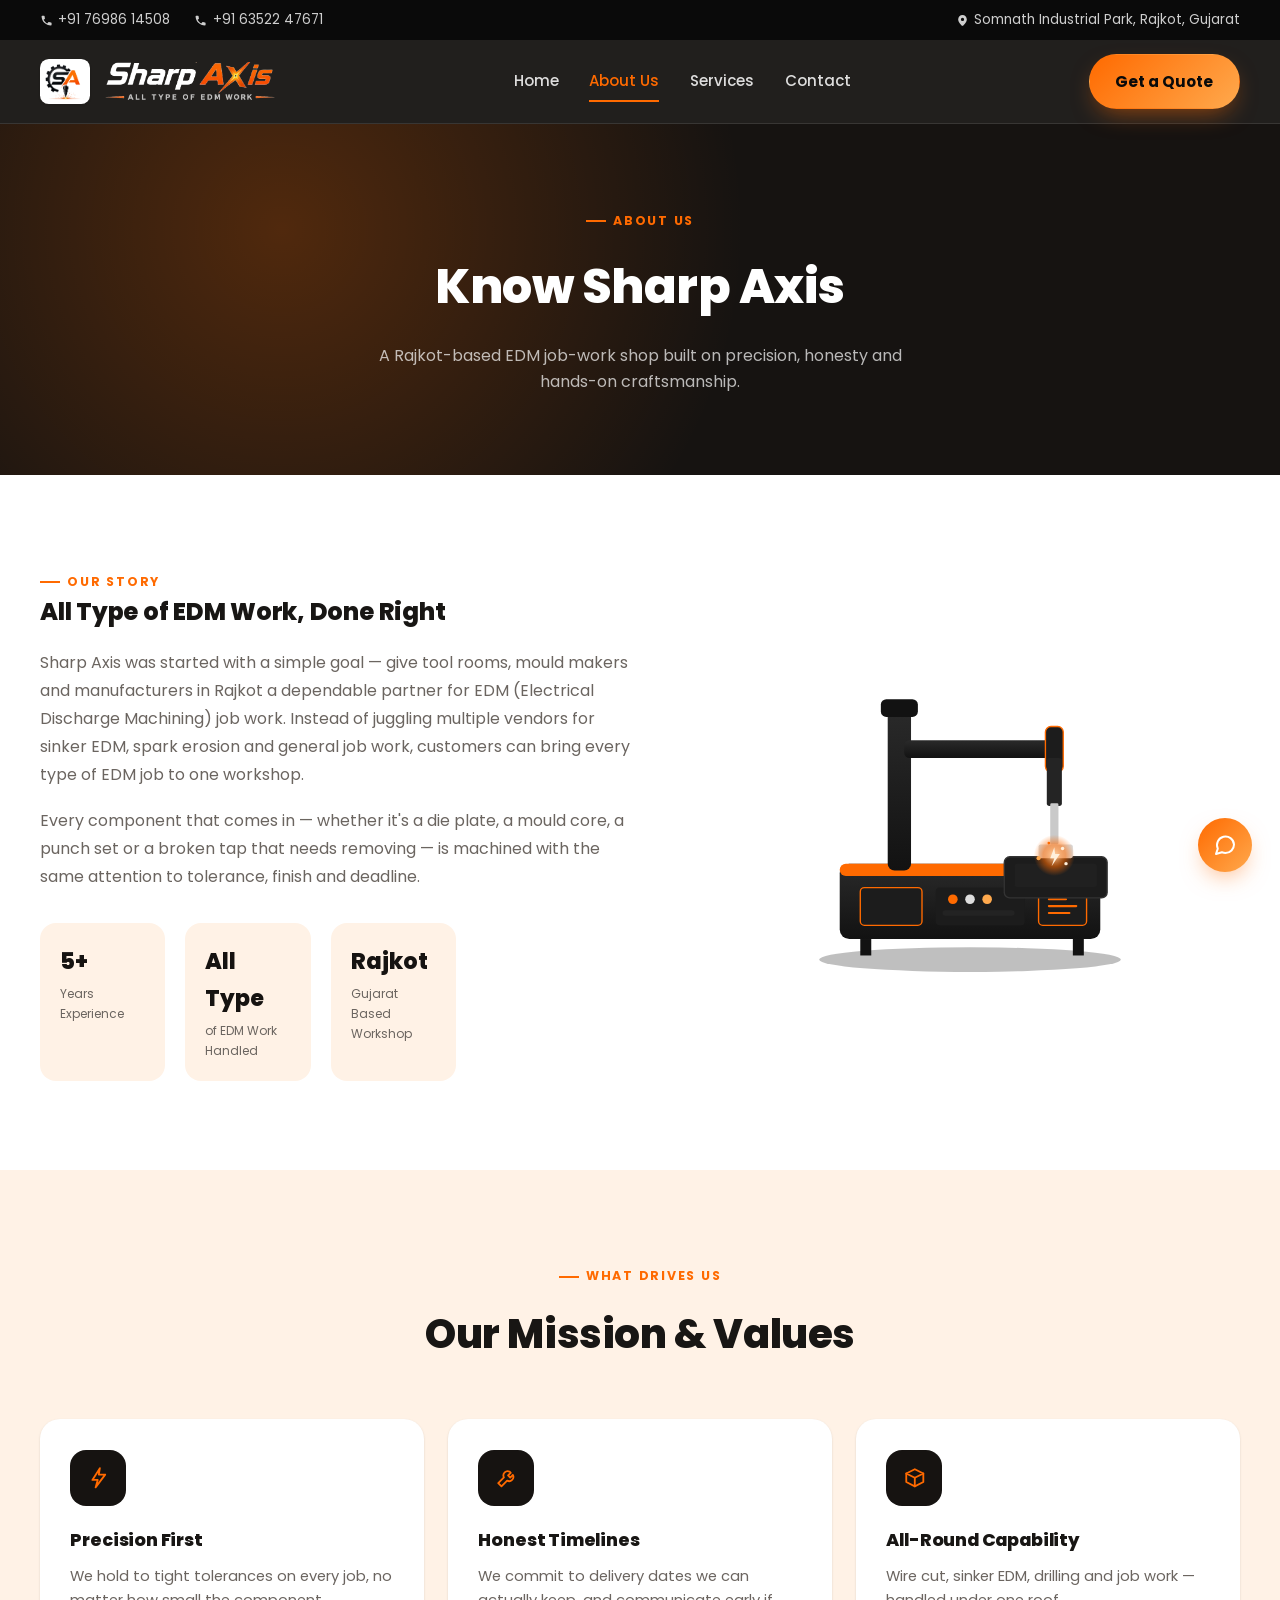
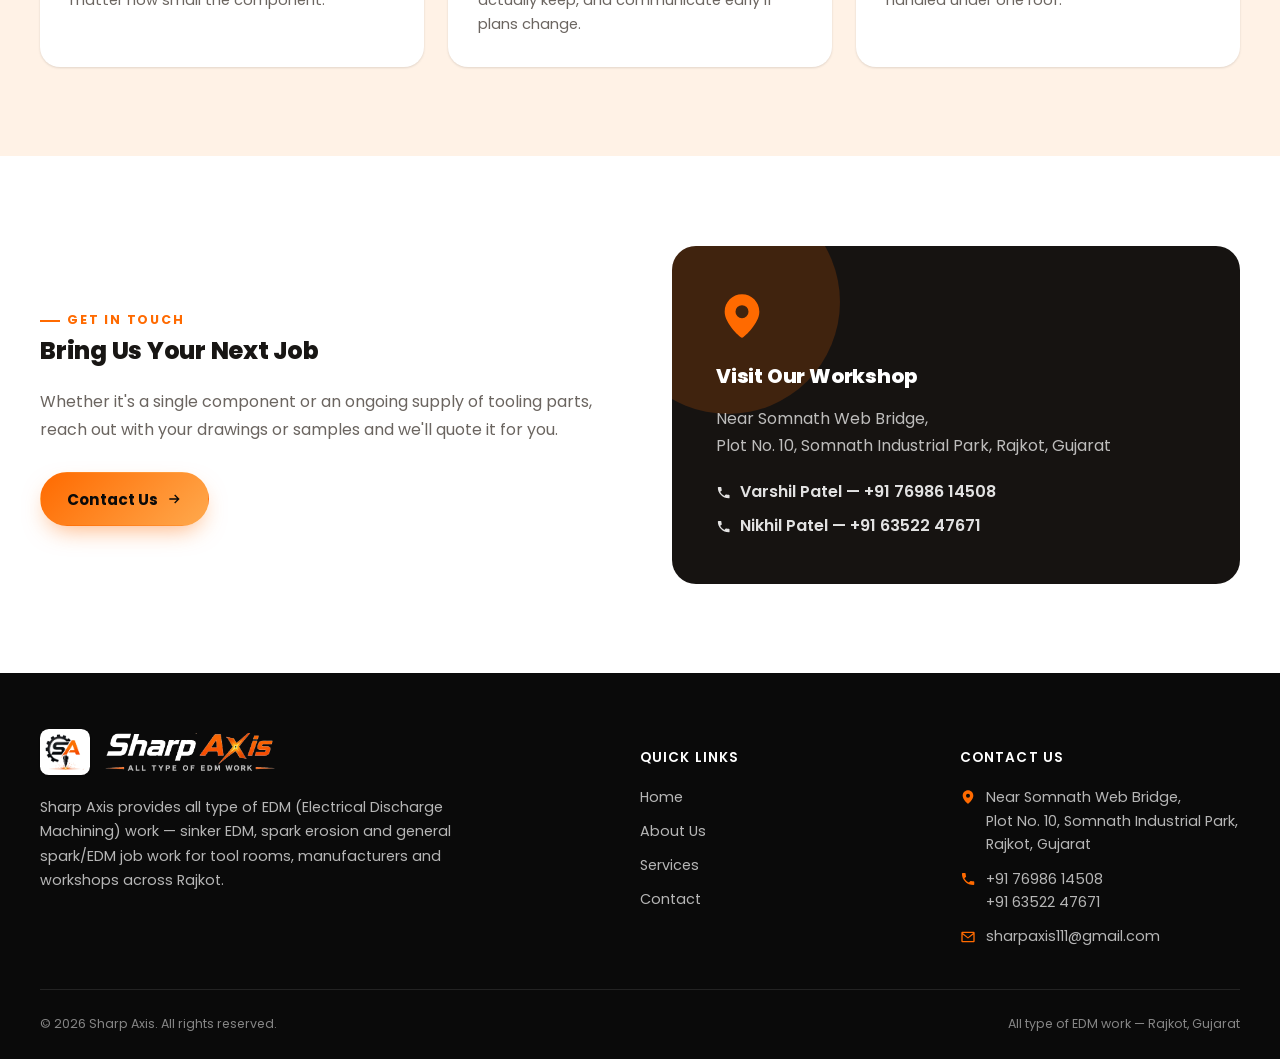
==== commit 2bfbb0fd: "Add free FAQ chat bot widget with quick replies and WhatsApp handoff Self-hosted, no third-party ser" ====
--- a/about.html
+++ b/about.html
@@ -196,6 +196,27 @@
   </div>
 </footer>
 
+<button id="backToTop" class="back-to-top" type="button" aria-label="Back to top">
+  <svg width="20" height="20" viewBox="0 0 24 24" fill="none" stroke="currentColor" stroke-width="2.4" stroke-linecap="round" stroke-linejoin="round"><path d="M12 19V5M5 12l7-7 7 7"/></svg>
+</button>
+
+<button id="chatbotToggle" class="chatbot-toggle" type="button" aria-label="Chat with us" aria-expanded="false">
+  <svg class="icon-chat" width="24" height="24" viewBox="0 0 24 24" fill="none" stroke="currentColor" stroke-width="2" stroke-linecap="round" stroke-linejoin="round"><path d="M21 11.5a8.5 8.5 0 01-8.5 8.5c-1.3 0-2.5-.3-3.6-.8L3 21l1.8-5.4A8.5 8.5 0 1121 11.5z"/></svg>
+  <svg class="icon-close" width="22" height="22" viewBox="0 0 24 24" fill="none" stroke="currentColor" stroke-width="2.2" stroke-linecap="round"><path d="M6 6l12 12M18 6L6 18"/></svg>
+</button>
+
+<div id="chatbotPanel" class="chatbot-panel" role="dialog" aria-label="Sharp Axis chat">
+  <div class="chatbot-header">
+    <img src="images/logo-icon.png" alt="">
+    <div>
+      <p class="title">Sharp Axis</p>
+      <p class="subtitle">Usually replies within a day</p>
+    </div>
+  </div>
+  <div id="chatbotMessages" class="chatbot-messages"></div>
+  <div id="chatbotQuickReplies" class="chatbot-quick-replies"></div>
+</div>
+
 <script>
   document.getElementById('year').textContent = new Date().getFullYear();
   var toggle = document.getElementById('menuToggle');
@@ -204,6 +225,15 @@
     var open = nav.classList.toggle('open');
     toggle.setAttribute('aria-expanded', String(open));
   });
+
+  var backToTop = document.getElementById('backToTop');
+  window.addEventListener('scroll', function(){
+    backToTop.classList.toggle('visible', window.scrollY > 400);
+  });
+  backToTop.addEventListener('click', function(){
+    window.scrollTo({ top: 0, behavior: 'smooth' });
+  });
 </script>
+<script src="js/chatbot.js" defer></script>
 </body>
 </html>
--- a/css/style.css
+++ b/css/style.css
@@ -287,3 +287,65 @@
 .footer-col .addr-item a{ display:block; text-decoration:none; color:rgba(255,255,255,.7); transition:color .15s ease; }
 .footer-col .addr-item a:hover{ color:var(--brand); }
 .footer-bottom{ margin-top:2.5rem; padding-top:1.5rem; border-top:1px solid rgba(255,255,255,.1); display:flex; flex-wrap:wrap; justify-content:space-between; gap:0.75rem; font-size:0.78rem; color:rgba(255,255,255,.5); }
+
+/* ---------- back to top ---------- */
+.back-to-top{
+  position:fixed; right:clamp(1rem,4vw,1.75rem); bottom:calc(clamp(1rem,4vw,1.75rem) + 4rem); z-index:60;
+  width:2.9rem; height:2.9rem; border:none; border-radius:50%; cursor:pointer;
+  display:flex; align-items:center; justify-content:center;
+  background-image:linear-gradient(135deg, var(--brand), var(--brand-light)); color:#fff;
+  box-shadow:0 10px 25px -8px rgba(255,106,0,.55);
+  opacity:0; visibility:hidden; transform:translateY(0.75rem) scale(0.85);
+  transition:opacity .25s ease, transform .25s ease, visibility .25s ease, box-shadow .2s ease;
+}
+.back-to-top.visible{ opacity:1; visibility:visible; transform:translateY(0) scale(1); }
+.back-to-top:hover{ transform:translateY(-3px) scale(1.05); box-shadow:0 14px 30px -8px rgba(255,106,0,.7); }
+.back-to-top:active{ transform:translateY(0) scale(0.92); }
+.back-to-top:focus-visible{ outline:2px solid #fff; outline-offset:2px; }
+.back-to-top svg{ animation:back-to-top-bounce 2.2s ease-in-out infinite; }
+@keyframes back-to-top-bounce{ 0%,100%{ transform:translateY(0); } 50%{ transform:translateY(-3px); } }
+@media (max-width:640px){ .back-to-top{ width:2.5rem; height:2.5rem; } }
+@media (prefers-reduced-motion:reduce){ .back-to-top{ transition:opacity .15s linear; } .back-to-top svg{ animation:none; } }
+
+/* ---------- chat bot ---------- */
+.chatbot-toggle{
+  position:fixed; right:clamp(1rem,4vw,1.75rem); bottom:clamp(1rem,4vw,1.75rem); z-index:60;
+  width:3.4rem; height:3.4rem; border:none; border-radius:50%; cursor:pointer;
+  display:flex; align-items:center; justify-content:center;
+  background-image:linear-gradient(135deg, var(--brand), var(--brand-light)); color:#fff;
+  box-shadow:0 10px 25px -8px rgba(255,106,0,.55);
+  transition:transform .2s ease, box-shadow .2s ease;
+}
+.chatbot-toggle:hover{ transform:translateY(-3px) scale(1.05); box-shadow:0 14px 30px -8px rgba(255,106,0,.7); }
+.chatbot-toggle:active{ transform:translateY(0) scale(0.92); }
+.chatbot-toggle:focus-visible{ outline:2px solid #fff; outline-offset:2px; }
+.chatbot-toggle .icon-chat, .chatbot-toggle .icon-close{ position:absolute; transition:opacity .15s ease, transform .15s ease; }
+.chatbot-toggle .icon-close{ opacity:0; transform:scale(0.6) rotate(-45deg); }
+.chatbot-toggle.open .icon-chat{ opacity:0; transform:scale(0.6) rotate(45deg); }
+.chatbot-toggle.open .icon-close{ opacity:1; transform:scale(1) rotate(0deg); }
+
+.chatbot-panel{
+  position:fixed; right:clamp(1rem,4vw,1.75rem); bottom:calc(clamp(1rem,4vw,1.75rem) + 4rem); z-index:60;
+  width:min(21rem, calc(100vw - 2rem)); max-height:min(28rem, calc(100vh - 8rem));
+  background:#fff; border-radius:var(--r-xl); box-shadow:var(--shadow-xl); overflow:hidden;
+  display:flex; flex-direction:column;
+  opacity:0; visibility:hidden; transform:translateY(0.75rem) scale(0.96); transform-origin:bottom right;
+  transition:opacity .2s ease, transform .2s ease, visibility .2s ease;
+}
+.chatbot-panel.open{ opacity:1; visibility:visible; transform:translateY(0) scale(1); }
+.chatbot-header{ background:var(--brand-dark); color:#fff; padding:0.9rem 1.1rem; display:flex; align-items:center; gap:0.7rem; }
+.chatbot-header img{ height:1.9rem; width:1.9rem; border-radius:50%; background:#fff; padding:0.2rem; }
+.chatbot-header .title{ font-weight:700; font-size:0.92rem; line-height:1.3; }
+.chatbot-header .subtitle{ font-size:0.72rem; color:rgba(255,255,255,.6); }
+.chatbot-messages{ padding:0.9rem; display:flex; flex-direction:column; gap:0.6rem; overflow-y:auto; flex:1; }
+.chatbot-messages .msg{ max-width:85%; padding:0.55rem 0.8rem; border-radius:0.9rem; font-size:0.85rem; line-height:1.5; }
+.chatbot-messages .msg.bot{ background:var(--brand-mist); color:var(--ink); border-bottom-left-radius:0.25rem; align-self:flex-start; }
+.chatbot-messages .msg.user{ background:var(--brand-dark); color:#fff; border-bottom-right-radius:0.25rem; align-self:flex-end; }
+.chatbot-quick-replies{ display:flex; flex-wrap:wrap; gap:0.5rem; padding:0 0.9rem 0.9rem; }
+.chatbot-quick-replies button{
+  border:1px solid var(--line); background:#fff; color:var(--ink); border-radius:999px;
+  font-family:var(--font-sans); font-size:0.78rem; font-weight:600; padding:0.4rem 0.8rem; cursor:pointer;
+  transition:border-color .15s ease, color .15s ease, background-color .15s ease;
+}
+.chatbot-quick-replies button:hover{ border-color:var(--brand); color:var(--brand); background:var(--brand-mist); }
+@media (prefers-reduced-motion:reduce){ .chatbot-panel, .chatbot-toggle .icon-chat, .chatbot-toggle .icon-close{ transition:opacity .1s linear; } }
